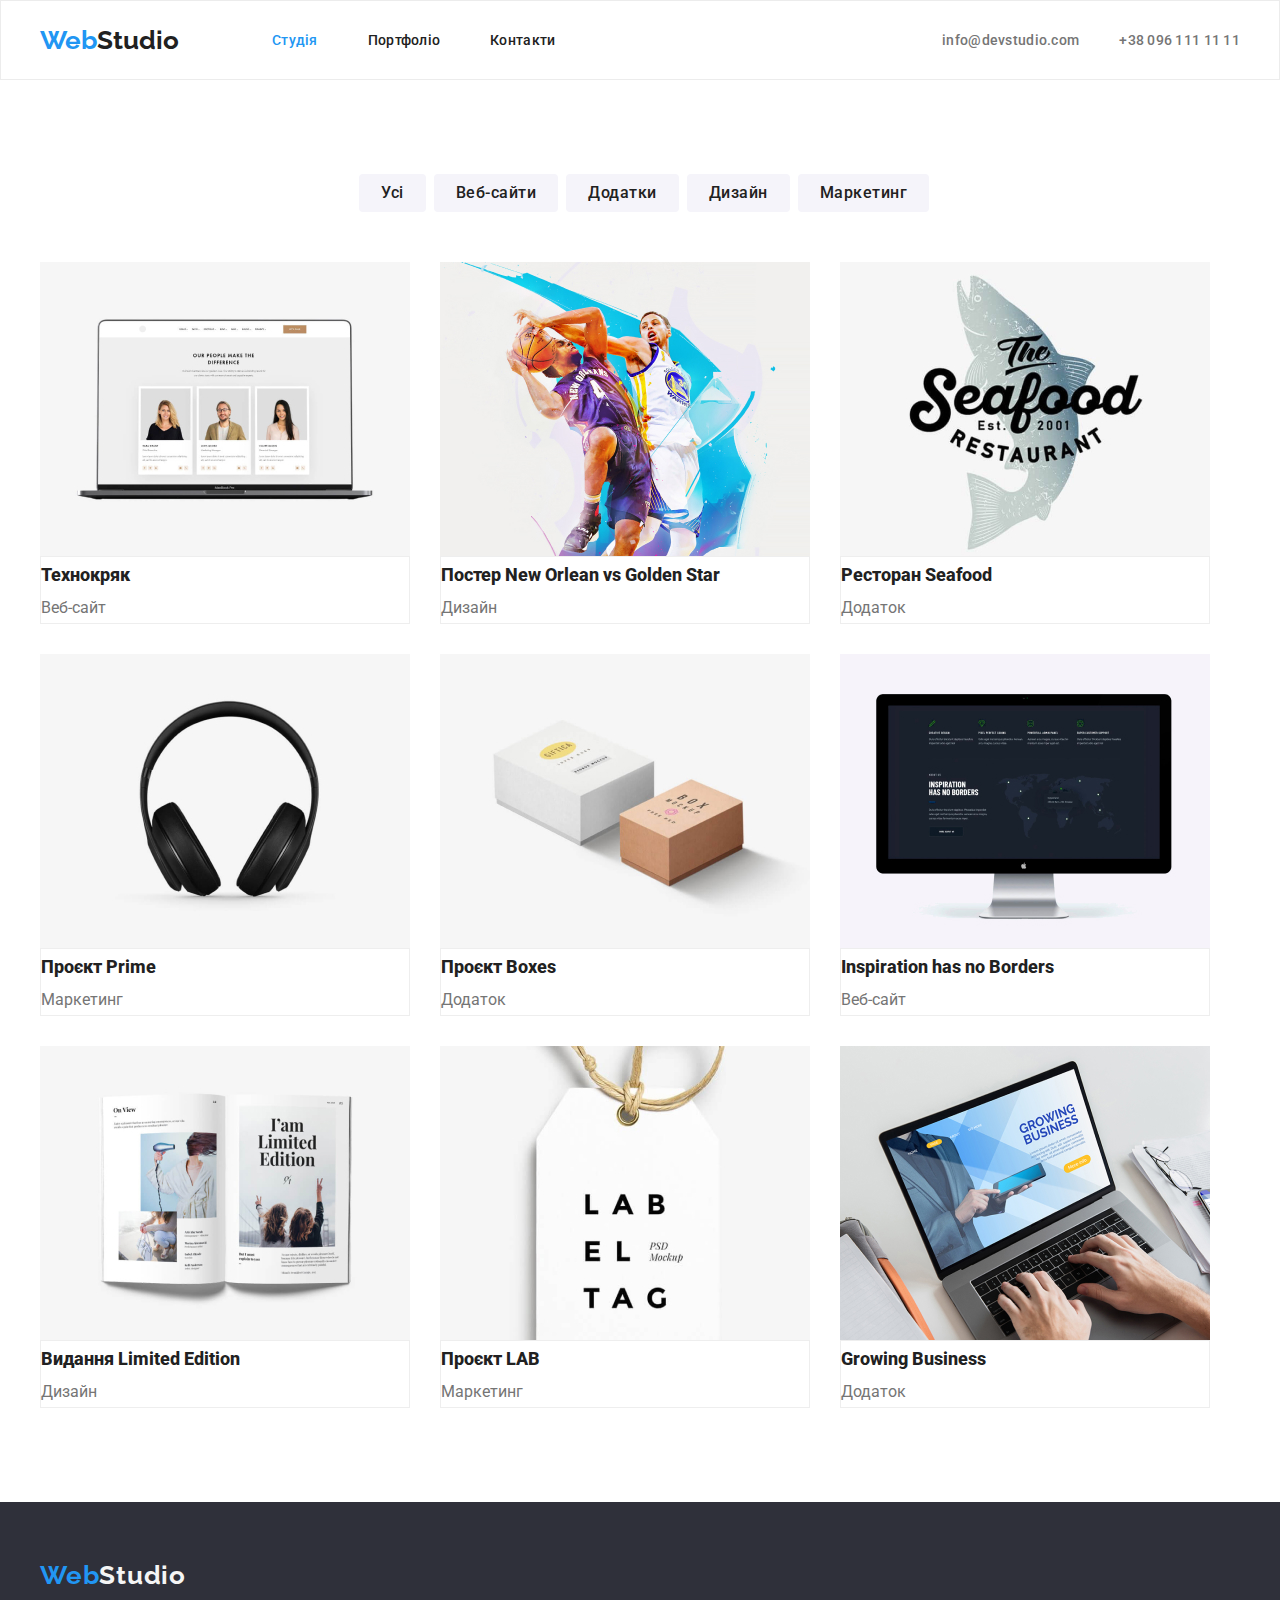
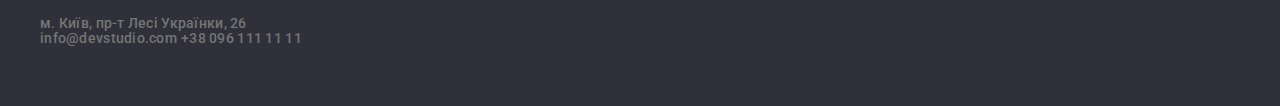
==== portfolio.html @ 7399f44a "fixe" ====
<!DOCTYPE html>
<html lang="en">
  <head>
    <meta charset="UTF-8" />
    <meta name="viewport" content="width=device-width, initial-scale=1.0" />
    <title>Document</title>

    <link rel="preconnect" href="https://fonts.googleapis.com" />
    <link rel="preconnect" href="https://fonts.gstatic.com" crossorigin />
    <link
      href="https://fonts.googleapis.com/css2?family=Raleway:ital@0;1&family=Roboto:wght@400;500;700&display=swap"
      rel="stylesheet"
    />

    <link
      rel="stylesheet"
      href="https://cdnjs.cloudflare.com/ajax/libs/modern-normalize/2.0.0/modern-normalize.min.css"
    />

    <link rel="stylesheet" href="./css/normalize.css" />

    <link rel="stylesheet" href="./css/styles.css" />
  </head>
  <body>
    <!--Шапка сайта-->
    <header>
      <div class="border-header">
        <nav class="container main-nav">
          <a href="./index.html" class="logo">
            <span class="logo-color">Web</span>Studio
          </a>
          <ul class="site-nav link">
            <li class="item">
              <a href="./index.html" class="link current">Студія</a>
            </li>
            <li class="item">
              <a href="./portfolio.html" class="link">Портфоліо</a>
            </li>
            <li class="item"><a href="" class="link">Контакти</a></li>
          </ul>

          <ul class="contacts">
            <li class="item"><a href="" class="nav">info@devstudio.com</a></li>
            <li class="item"><a href="" class="phone">+38 096 111 11 11</a></li>
          </ul>
        </nav>
      </div>
    </header>

    <main>
      <div class="container">
        <ul class="button-list">
          <li><button type="button" class="button-a">Усі</button></li>
          <li><button type="button" class="button-a">Веб-сайти</button></li>
          <li><button type="button" class="button-a">Додатки</button></li>
          <li><button type="button" class="button-a">Дизайн</button></li>
          <li><button type="button" class="button-a">Маркетинг</button></li>
        </ul>
      </div>

      <div class="container">
        <ul class="flex-container">
          <li class="flex-element">
            <img src="./images/img%20(2).jpg" alt="Web-site" width="370" />
            <div class="border-portfolio">
              <h3 class="name-box">Технокряк</h3>
              <p class="filtrs">Веб-сайт</p>
            </div>
          </li>

          <li class="flex-element">
            <img src="./images/img%20(3).jpg" alt="Poster" width="370" />
            <div class="border-portfolio">
              <h3 class="name-box">Постер New Orlean vs Golden Star</h3>
              <p class="filtrs">Дизайн</p>
            </div>
          </li>

          <li class="flex-element">
            <img src="./images/img%20(4).jpg" alt="Restaurant" width="370" />
            <div class="border-portfolio">
              <h3 class="name-box">Ресторан Seafood</h3>
              <p class="filtrs">Додаток</p>
            </div>
          </li>

          <li class="flex-element">
            <img src="./images/img%20(5).jpg" alt="Marketing" width="370" />
            <div class="border-portfolio">
              <h3 class="name-box">Проєкт Prime</h3>
              <p class="filtrs">Маркетинг</p>
            </div>
          </li>

          <li class="flex-element">
            <img src="./images/img%20(6).jpg" alt="Boxes" width="370" />
            <div class="border-portfolio">
              <h3 class="name-box">Проєкт Boxes</h3>
              <p class="filtrs">Додаток</p>
            </div>
          </li>

          <li class="flex-element">
            <img
              src="./images/img%20(7).jpg"
              alt="Inspiration has no Borders"
              width="370"
            />
            <div class="border-portfolio">
              <h3 class="name-box">Inspiration has no Borders</h3>
              <p class="filtrs">Веб-сайт</p>
            </div>
          </li>

          <li class="flex-element">
            <img
              src="./images/img%20(8).jpg"
              alt="Edition Limited Edition"
              width="370"
            />
            <div class="border-portfolio">
              <h3 class="name-box">Видання Limited Edition</h3>
              <p class="filtrs">Дизайн</p>
            </div>
          </li>

          <li class="flex-element">
            <img src="./images/img%20(9).jpg" alt="Project LAB" width="370" />
            <div class="border-portfolio">
              <h3 class="name-box">Проєкт LAB</h3>
              <p class="filtrs">Маркетинг</p>
            </div>
          </li>

          <li class="flex-element">
            <img
              src="./images/img%20(10).jpg"
              alt="Growing Business"
              width="370"
            />
            <div class="border-portfolio">
              <h3 class="name-box">Growing Business</h3>
              <p class="filtrs">Додаток</p>
            </div>
          </li>
        </ul>
      </div>
    </main>

    <!--Футер-->
    <footer>
      <div class="bcg-footer">
        <div class="container">
          <div class="logo-footer">
            <a href="./index.html" class="logo-1">
              <span class="logo-color-1">Web</span>Studio</a
            >
          </div>

          <div class="address">
            <p class="nav">м. Київ, пр-т Лесі Українки, 26</p>

            <a href="mailto:mango@mail.pig" class="nav">info@devstudio.com</a>

            <a href="tel:+380961111111" class="phone">+38 096 111 11 11</a>
          </div>
        </div>
      </div>
    </footer>
  </body>
</html>
---- css/styles.css ----
:root {
--grey: #757575;
--black: #212121;
--blue: #2196F3;
--white: #f5f5f5;
--dark-grey: #2F303A;
}

body {
    font-family: Roboto, sans-serif;
}

.container {
    margin-left: auto;
    margin-right: auto;
    width: 1230px;
    padding-left: 15px;
    padding-right: 15px;
}

.flex-container {
    display: flex;
    flex-wrap: wrap;
    margin-bottom: 94px;
}

.flex-element {
    width: 370px;
    margin-right: 30px;
    margin-bottom: 30px;
}

.flex-element:nth-last-child(-n+3) {
    margin-bottom: 0;
}

.flex-element:nth-child(3n) {
    margin-right: 0;
}

ul {
    list-style: none;
}

.logo {
    color: var(--black);
    font-family: Raleway, cursive;
    font-weight: 700;
    font-size: 26px;
    line-height: 1.17;
    text-decoration: none;
}

.logo-color {
    color: var(--blue);
}

.logo:hover,
.logo:focus {
    color: yellow;
}

.logo:hover .logo-color,
.logo:focus .logo-color {
    color: yellow;
}

.logo-1 {
    color: var(--white);
    font-family: Raleway, cursive;
    font-weight: 700;
    font-size: 26px;
    letter-spacing: 0.03em;
    text-decoration: none;
}

.logo-color-1 {
    color: var(--blue);
}

.logo-footer {
    padding-top: 60px;
    padding-bottom: 28px;
}

.nav {
    color: var(--grey);
    text-decoration: none;
    font-weight: 500;
    font-size: 14px;
    letter-spacing: 0.02em;
}

.nav:hover,
.nav:focus {
    color: var(--blue);
}

.phone {
    color: var(--grey);
    text-decoration: none;
        font-weight: 500;
        font-size: 14px;
        letter-spacing: 0.02em;
}

.phone:hover,
.phone:focus {
    color: var(--blue);
}

.border-header {
    border: 1px solid #ECECEC;
}

.border-portfolio {
    border: 1px solid #EEEEEE;
}

.main-nav {
    display: flex;
    align-items: center;
}

.site-nav {
    font-weight: 500;
    font-size: 14px;
    letter-spacing: 0.02em;

    display: flex;
    margin-left: 93px;
}

.site-nav .item {
    margin-right: 50px;
}

.site-nav .item:last-child {
    margin-right: 0;
}

.site-nav li:hover > a, 
.site-nav li:focus > a {
    color: var(--blue);
}

.site-nav .link.current {
    color: var(--blue);
}

.site-nav .link {
    display: block;
    padding-top: 32px;
    padding-bottom: 32px;
}
    
.link {
    color: var(--black);
    text-decoration: none;
}

.contacts {
    display: flex;
    margin-left: auto;
}

.contacts .item {
    margin-right: 40px;
}

.contacts .item:last-child {
    margin-right: 0;
}

.hero {
    color: var(--white);
    background-color: var(--dark-grey);
    text-align: center;
    font-weight: 900;
    font-size: 44px;
    line-height: 1.36;
    letter-spacing: 0.06em;
}

.hero-title {
    padding-top: 200px;
    padding-bottom: 30px;
}

.button {
        display: inline-block;
        border-radius: 4px;
        padding: 10px 24px;
        min-width: 200px;

        color: var(--white);
        background-color: var(--blue);

        font-weight: 700;
        font-size: 16px;
        line-height: 1.87;
        letter-spacing: 0.06em;
        text-align: center;
        text-decoration: none;
}

.button-hero:hover,
.button-hero:focus {
    color: #2196F3;
    background-color: #2F303A;
}

.button-hero {
    margin-bottom: 200px;
}

.button-a {
            display: inline-block;
            padding: 6px 22px;
            margin-left: 8px;
            border-radius: 4px;
            
            color: var(--black);
            background-color: #F5F4FA;
            font-family: Roboto, sans-serif;
            font-weight: 500;
            font-size: 16px;
            line-height: 1.62;
            letter-spacing: 0.5px;
            text-decoration: none;
            text-align: center;
        }

.button-a:hover,
.button-a:focus {
    color: var(--white);
    background-color: var(--blue);
}

.button-list {
    justify-content: center;
    display: flex;
    margin-top: 94px;
    margin-bottom: 50px;
}

.feature-list {
    display: flex;
    margin-top: 94px;
}

.section-title {
    color: var(--black);
    text-align: center;
    font-weight: 700;
    font-size: 14px;
    line-height: 1.17;
    letter-spacing: 0.03em;

    padding-bottom: 10px;
}

.section-work {
    color: var(--black);
    text-align: center;
    font-weight: 700;
    font-size: 36px;
    line-height: 1.17;

    padding-bottom: 50px;
    margin-top: 94px;
}

.work-list {
    text-align: center;
    display: flex;
}

.work-list .item {
    margin-right: 30px;
}

.work-list .item:last-child {
    margin-right: 0;
}

.section-list {
    text-align: center;
    font-weight: 700;
    font-size: 36px;
    line-height: 1.17;

    padding-top: 94px;
    padding-bottom: 50px;
    margin-top: 94px;
}

.text {
    color: var(--grey);
    font-weight: 400;
    font-size: 14px;
    line-height: 1.71;
    letter-spacing: 0.03em;
    text-align: center;
}

.name {
    color: var(--black);
    font-weight: 500;
    font-size: 16px;
    line-height: 1.17;
    letter-spacing: 0.03em;

    padding-top: 30px;
}

.profession {
    color: var(--grey);
    font-weight: 400;
    font-size: 16px;
    line-height: 1.17;
    letter-spacing: 0.03em;

    padding-top: 10px;
}

.command {
    text-align: center;
    display: flex;
}

.command .item {
margin-right: 30px;
}

.command .item:last-child {
margin-right: 0;
}

.bcg-section {
    background-color: #F5F4FA;
    padding-bottom: 94px;
}

.bcg-footer {
    background-color: var(--dark-grey);
}

.name-box {
    color: var(--black);
    font-weight: 800;
    font-size: 18px;
    line-height: 2;
    letter-spacing: 6%;
}

.filtrs {
    color: var(--grey);
    font-weight: 400;
    font-size: 16px;
    line-height: 1.87;
    letter-spacing: 3%;
}

.address {
    padding-bottom: 60px;
}
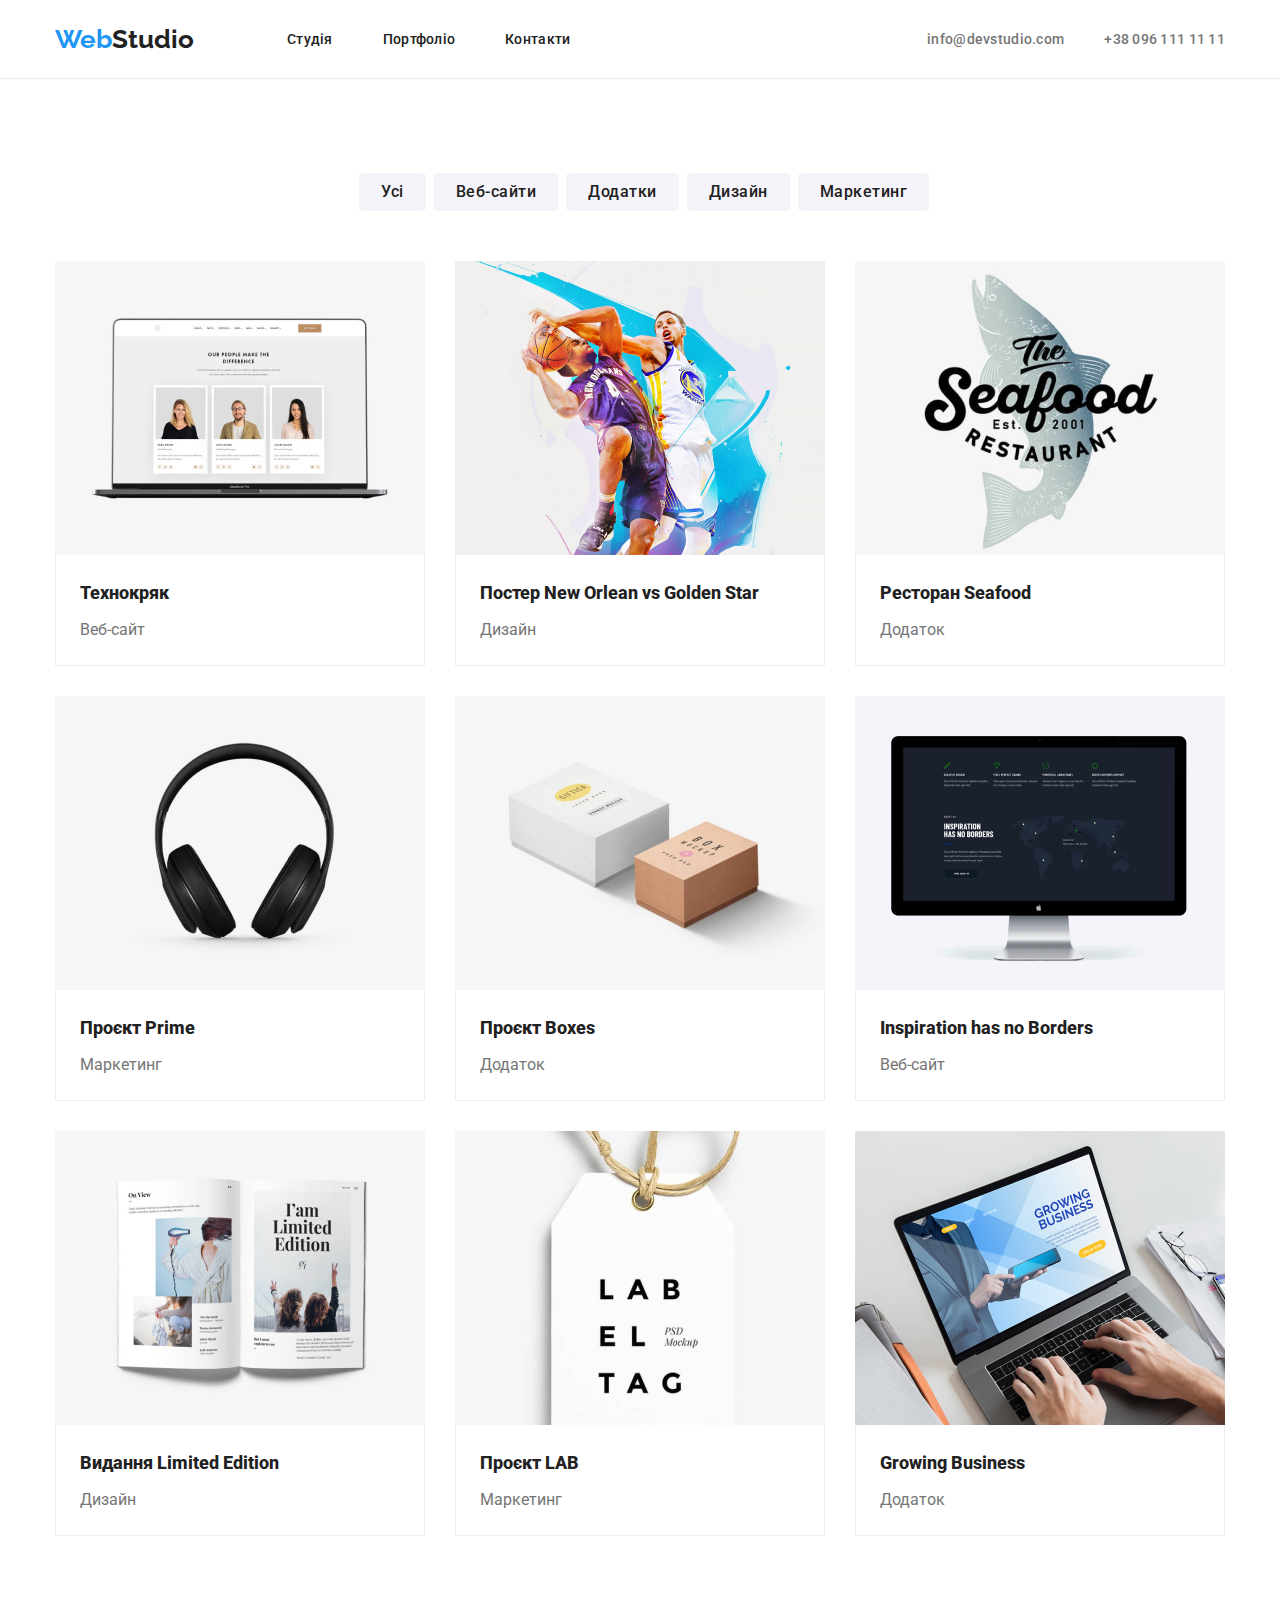
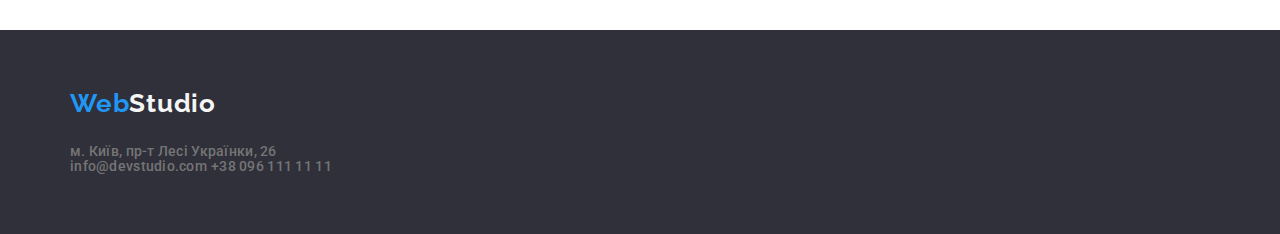
==== commit 7a27baee: "fix" ====
--- a/portfolio.html
+++ b/portfolio.html
@@ -31,7 +31,7 @@
           </a>
           <ul class="site-nav link">
             <li class="item">
-              <a href="./index.html" class="link current">Студія</a>
+              <a href="./index.html" class="link">Студія</a>
             </li>
             <li class="item">
               <a href="./portfolio.html" class="link">Портфоліо</a>
@@ -48,13 +48,23 @@
     </header>
 
     <main>
-      <div class="container">
+      <div>
         <ul class="button-list">
-          <li><button type="button" class="button-a">Усі</button></li>
-          <li><button type="button" class="button-a">Веб-сайти</button></li>
-          <li><button type="button" class="button-a">Додатки</button></li>
-          <li><button type="button" class="button-a">Дизайн</button></li>
-          <li><button type="button" class="button-a">Маркетинг</button></li>
+          <li class="button-title">
+            <button type="button" class="button-a">Усі</button>
+          </li>
+          <li class="button-title">
+            <button type="button" class="button-a">Веб-сайти</button>
+          </li>
+          <li class="button-title">
+            <button type="button" class="button-a">Додатки</button>
+          </li>
+          <li class="button-title">
+            <button type="button" class="button-a">Дизайн</button>
+          </li>
+          <li class="button-title">
+            <button type="button" class="button-a">Маркетинг</button>
+          </li>
         </ul>
       </div>
 
@@ -151,11 +161,10 @@
     <footer>
       <div class="bcg-footer">
         <div class="container">
-          <div class="logo-footer">
+          <div class="footer-title">
             <a href="./index.html" class="logo-1">
               <span class="logo-color-1">Web</span>Studio</a
             >
-          </div>
 
           <div class="address">
             <p class="nav">м. Київ, пр-т Лесі Українки, 26</p>
@@ -164,6 +173,8 @@
 
             <a href="tel:+380961111111" class="phone">+38 096 111 11 11</a>
           </div>
+          </div>
+          </div>
         </div>
       </div>
     </footer>
--- a/css/styles.css
+++ b/css/styles.css
@@ -13,7 +13,7 @@
 .container {
     margin-left: auto;
     margin-right: auto;
-    width: 1230px;
+    width: 1200px;
     padding-left: 15px;
     padding-right: 15px;
 }
@@ -78,11 +78,6 @@
     color: var(--blue);
 }
 
-.logo-footer {
-    padding-top: 60px;
-    padding-bottom: 28px;
-}
-
 .nav {
     color: var(--grey);
     text-decoration: none;
@@ -110,11 +105,13 @@
 }
 
 .border-header {
-    border: 1px solid #ECECEC;
+    border-bottom: 1px solid #ECECEC;
 }
 
 .border-portfolio {
-    border: 1px solid #EEEEEE;
+    border-left: 1px solid #EEEEEE;
+    border-right: 1px solid #EEEEEE;
+    border-bottom: 1px solid #EEEEEE;
 }
 
 .main-nav {
@@ -182,9 +179,12 @@
     letter-spacing: 0.06em;
 }
 
+.hero-list {
+    padding: 200px 15px
+}
+
 .hero-title {
-    padding-top: 200px;
-    padding-bottom: 30px;
+    margin-bottom: 30px;
 }
 
 .button {
@@ -210,26 +210,24 @@
     background-color: #2F303A;
 }
 
-.button-hero {
-    margin-bottom: 200px;
-}
-
 .button-a {
-            display: inline-block;
+        color: var(--black);
+        background-color: #F5F4FA;
+        font-family: Roboto, sans-serif;
+        font-weight: 500;
+        font-size: 16px;
+        line-height: 1.62;
+        letter-spacing: 0.5px;
+        text-decoration: none;
+        text-align: center;
+
             padding: 6px 22px;
-            margin-left: 8px;
             border-radius: 4px;
-            
-            color: var(--black);
-            background-color: #F5F4FA;
-            font-family: Roboto, sans-serif;
-            font-weight: 500;
-            font-size: 16px;
-            line-height: 1.62;
-            letter-spacing: 0.5px;
-            text-decoration: none;
-            text-align: center;
         }
+
+.button-title {
+    margin-left: 8px;
+}
 
 .button-a:hover,
 .button-a:focus {
@@ -257,7 +255,7 @@
     line-height: 1.17;
     letter-spacing: 0.03em;
 
-    padding-bottom: 10px;
+    margin-bottom: 10px;
 }
 
 .section-work {
@@ -352,6 +350,11 @@
     font-size: 18px;
     line-height: 2;
     letter-spacing: 6%;
+
+    padding-right: 24px;
+    padding-left: 24px;
+    padding-top: 20px;
+    padding-bottom: 4px;
 }
 
 .filtrs {
@@ -360,12 +363,17 @@
     font-size: 16px;
     line-height: 1.87;
     letter-spacing: 3%;
+
+    padding-right: 24px;
+    padding-left: 24px;
+    padding-bottom: 20px;
+}
+
+.footer-title {
+    padding: 60px 15px;
 }
 
 .address {
-    padding-bottom: 60px;
-}
-
-
-
-
+    margin-top: 28px;
+}
+
